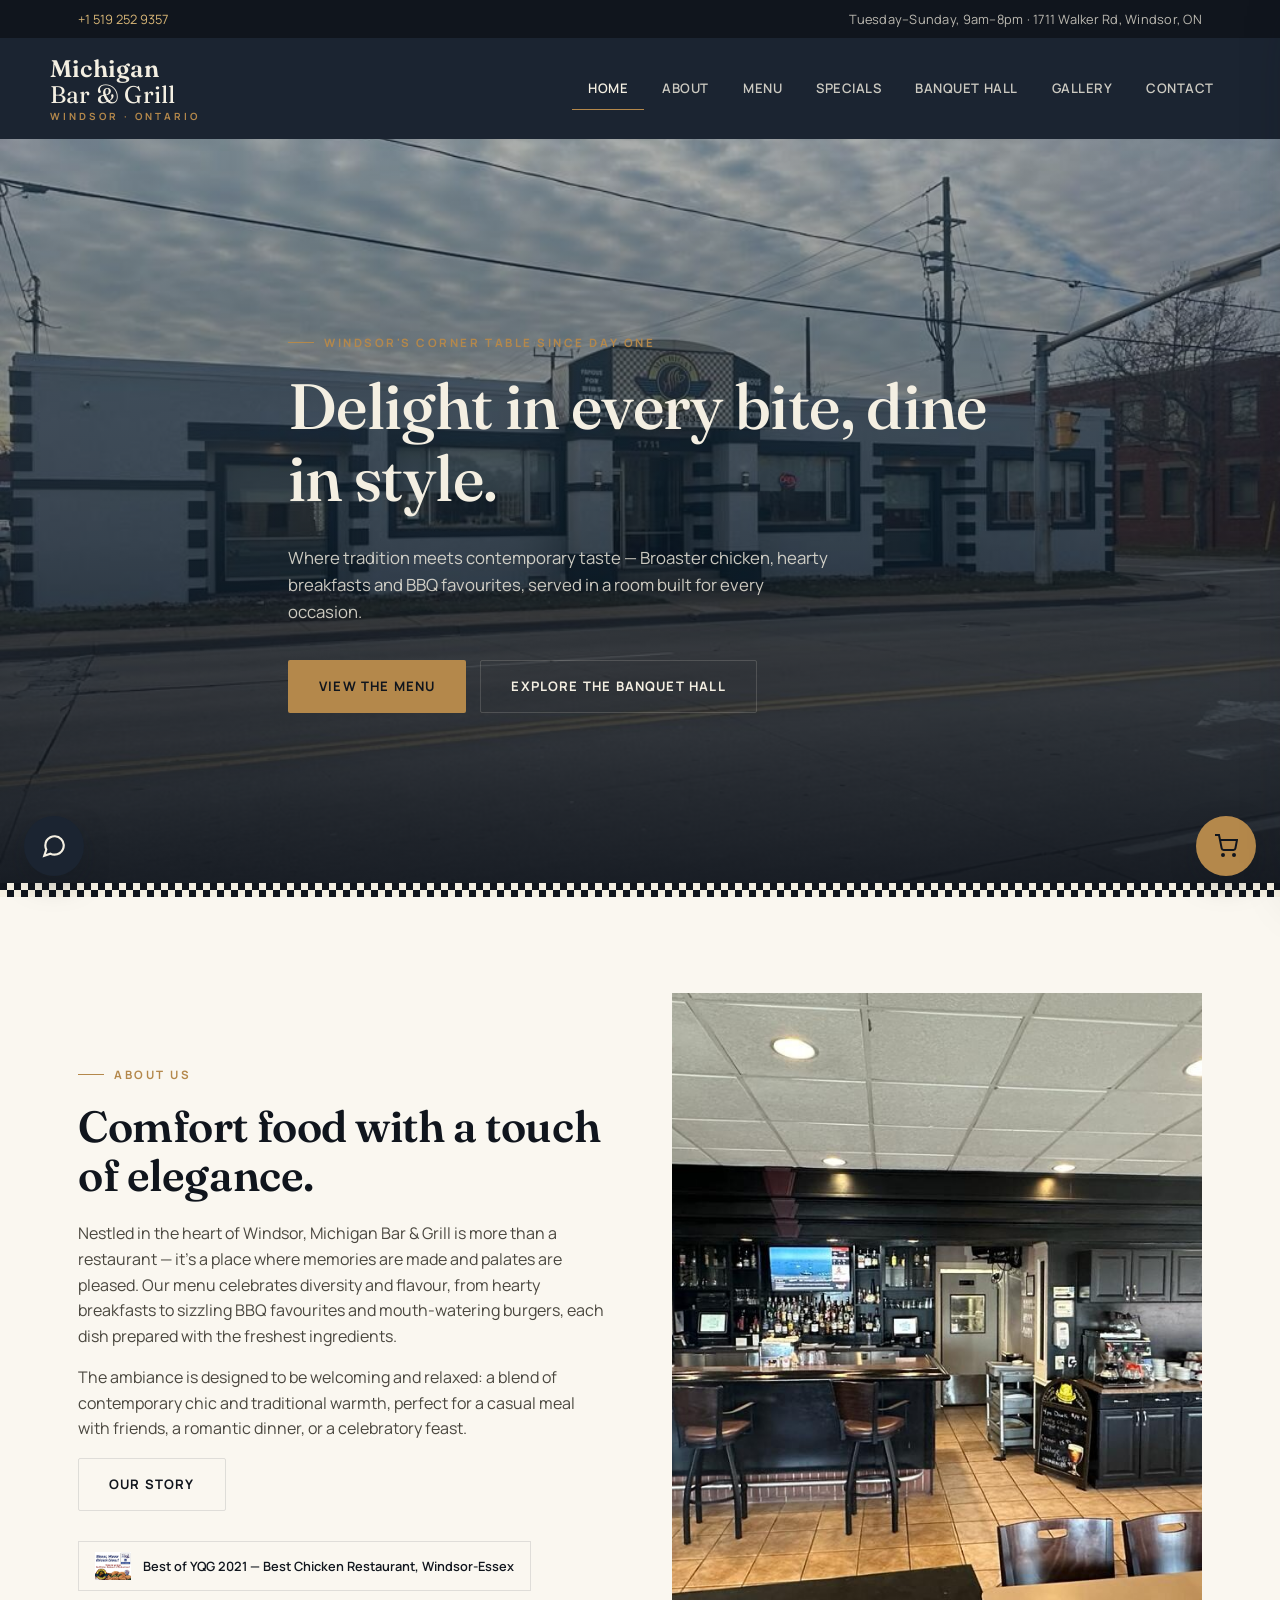
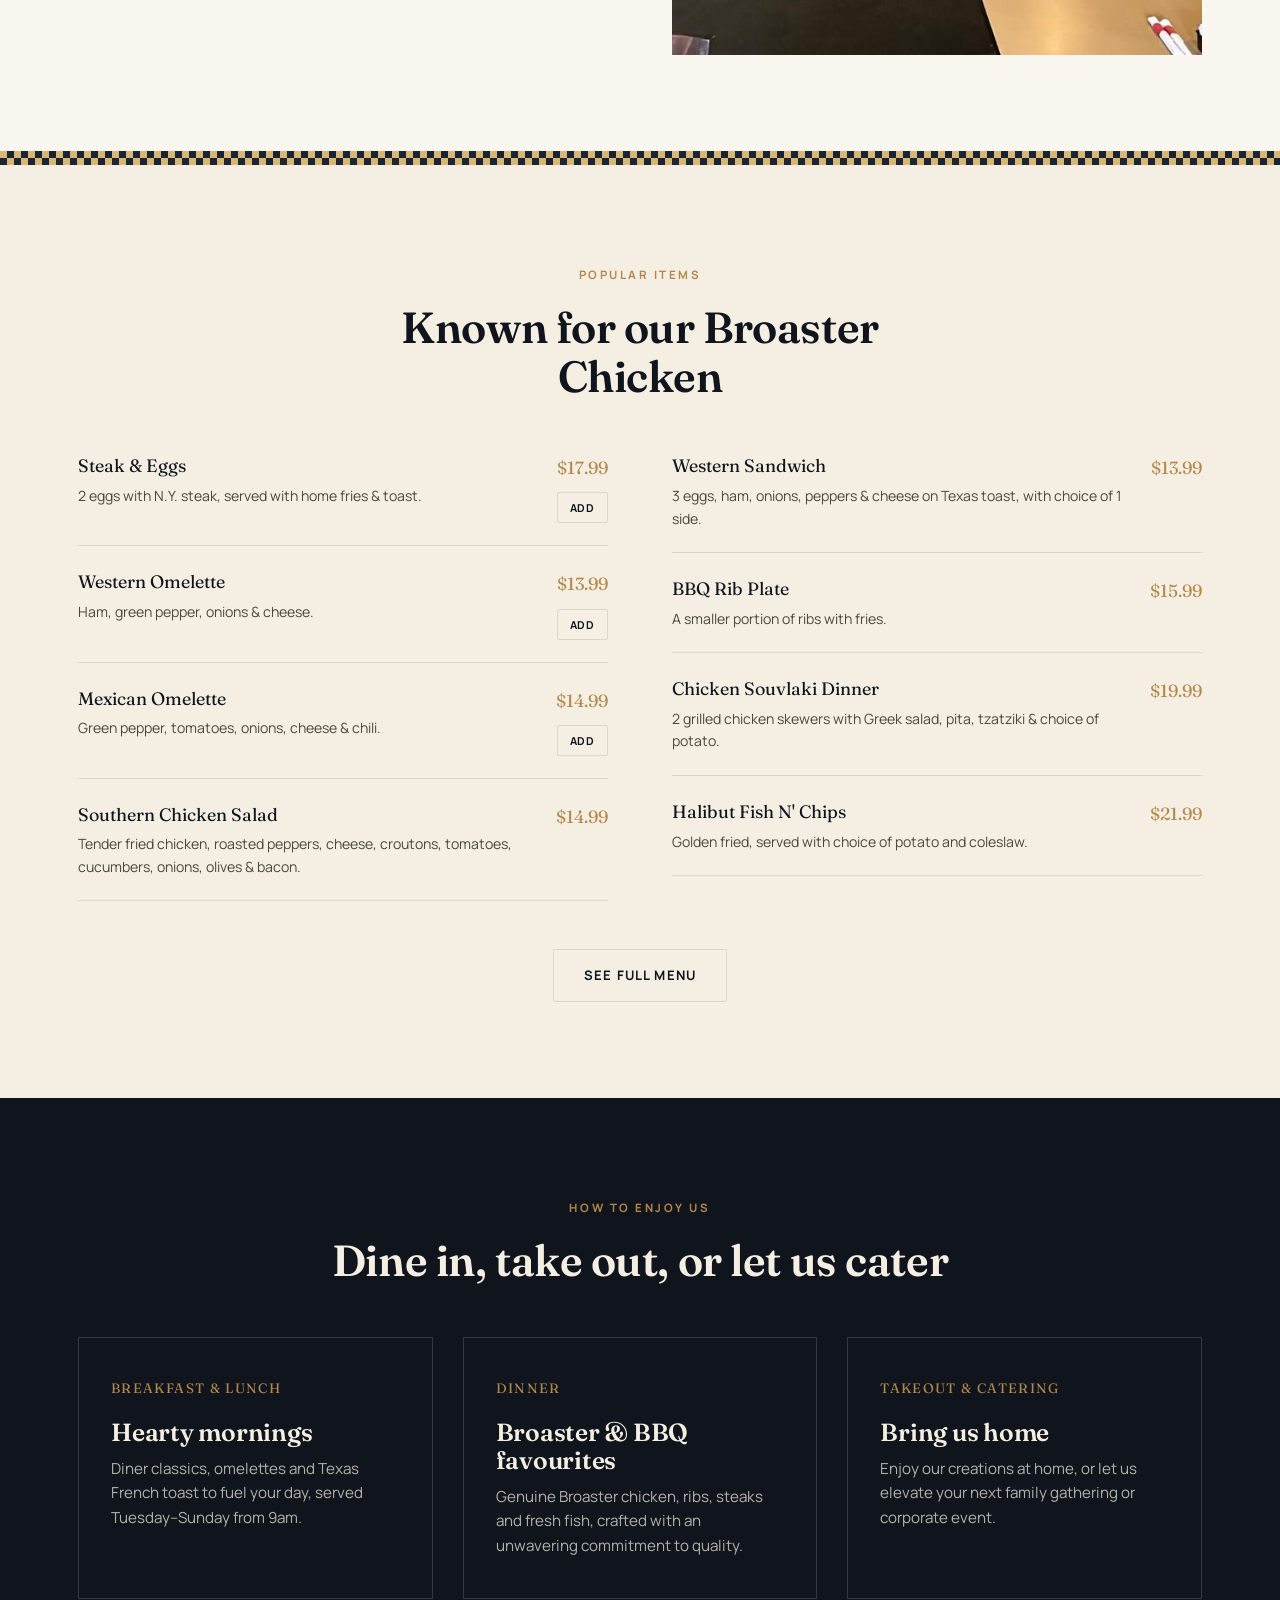
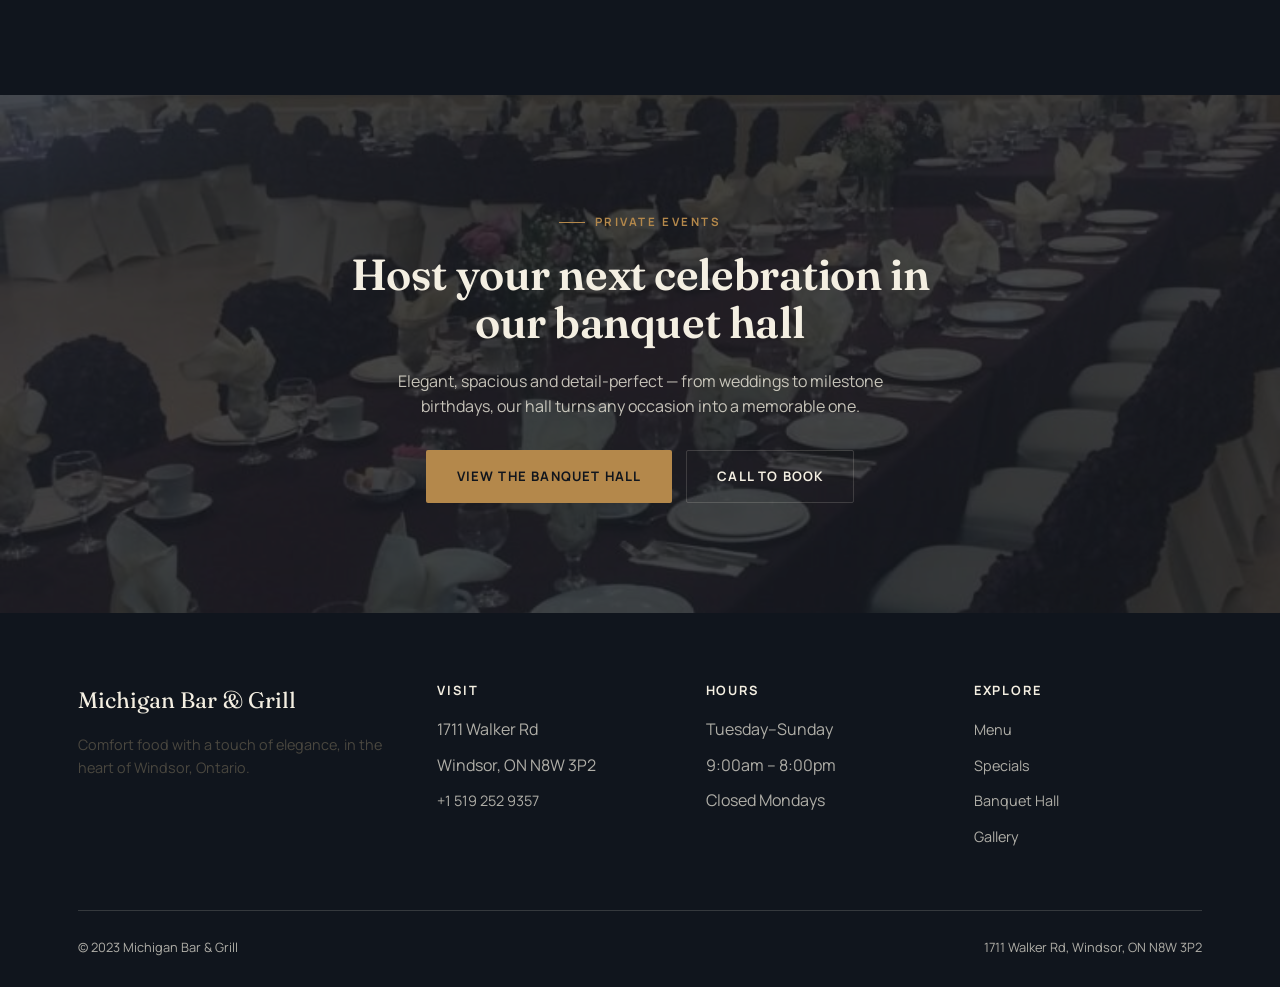
==== index.html @ a13b1845 "first commit" ====
<!DOCTYPE html>
<html lang="en">
<head>
<meta charset="UTF-8">
<meta name="viewport" content="width=device-width, initial-scale=1.0">
<title>Michigan Bar & Grill | Windsor, Ontario</title>
<meta name="description" content="Michigan Bar & Grill in Windsor, Ontario — Broaster chicken, hearty breakfasts, BBQ ribs and a private banquet hall. Dine in, take out, or celebrate with us.">
<link rel="preconnect" href="https://fonts.googleapis.com">
<link href="https://fonts.googleapis.com/css2?family=Fraunces:opsz,wght@9..144,400;9..144,500;9..144,600;9..144,700&family=Manrope:wght@400;500;600;700;800&display=swap" rel="stylesheet">
<link rel="stylesheet" href="css/style.css">
</head>
<body>

<div class="topbar">
  <div class="container">
    <a href="tel:+15192529357">+1 519 252 9357</a>
    <span class="topbar-hours">Tuesday–Sunday, 9am–8pm · 1711 Walker Rd, Windsor, ON</span>
  </div>
</div>

<header class="site-header">
  <nav class="container nav">
    <a href="index.html" class="logo"><strong>Michigan</strong> Bar &amp; Grill<span>Windsor · Ontario</span></a>
    <ul class="nav-links">
      <li><a href="index.html" class="active">Home</a></li>
      <li><a href="about.html">About</a></li>
      <li><a href="menu.html">Menu</a></li>
      <li><a href="specials.html">Specials</a></li>
      <li><a href="banquet-hall.html">Banquet Hall</a></li>
      <li><a href="gallery.html">Gallery</a></li>
      <li><a href="contact.html">Contact</a></li>
    </ul>
    <button class="nav-toggle" aria-label="Toggle navigation" aria-expanded="false">
      <svg viewBox="0 0 24 24" fill="none" stroke="currentColor" stroke-width="2"><line x1="3" y1="6" x2="21" y2="6"/><line x1="3" y1="12" x2="21" y2="12"/><line x1="3" y1="18" x2="21" y2="18"/></svg>
    </button>
  </nav>
</header>

<main>

  <!-- HERO -->
  <section class="hero" style="background-image:url('images/exterior.jpg');">
    <div class="container hero-inner">
      <div class="eyebrow">Windsor's Corner Table Since Day One</div>
      <h1>Delight in every bite, dine in style.</h1>
      <p class="lede">Where tradition meets contemporary taste — Broaster chicken, hearty breakfasts and BBQ favourites, served in a room built for every occasion.</p>
      <div class="hero-cta">
        <a href="menu.html" class="btn btn-gold">View the Menu</a>
        <a href="banquet-hall.html" class="btn btn-outline">Explore the Banquet Hall</a>
      </div>
    </div>
  </section>
  <div class="checker-rule on-dark"></div>

  <!-- INTRO -->
  <section class="bg-cream">
    <div class="container grid-2">
      <div>
        <div class="eyebrow">About Us</div>
        <h2>Comfort food with a touch of elegance.</h2>
        <p>Nestled in the heart of Windsor, Michigan Bar &amp; Grill is more than a restaurant — it's a place where memories are made and palates are pleased. Our menu celebrates diversity and flavour, from hearty breakfasts to sizzling BBQ favourites and mouth-watering burgers, each dish prepared with the freshest ingredients.</p>
        <p>The ambiance is designed to be welcoming and relaxed: a blend of contemporary chic and traditional warmth, perfect for a casual meal with friends, a romantic dinner, or a celebratory feast.</p>
        <a href="about.html" class="btn btn-outline-dark">Our Story</a>
        <div class="badge-row">
          <div class="badge-chip">
            <img src="images/award-badge.jpg" alt="Best of YQG 2021 Winner badge">
            Best of YQG 2021 — Best Chicken Restaurant, Windsor-Essex
          </div>
        </div>
      </div>
      <div class="feature-photo">
        <img src="images/bar-interior.jpg" alt="The bar at Michigan Bar & Grill, stocked and ready">
      </div>
    </div>
  </section>

  <div class="checker-rule on-cream"></div>

  <!-- POPULAR ITEMS -->
  <section class="bg-panel">
    <div class="container">
      <div class="section-head center">
        <div class="eyebrow">Popular Items</div>
        <h2>Known for our Broaster Chicken</h2>
      </div>
      <div class="grid-2" style="align-items:start; gap:0 64px;">
        <div>
          <div class="dish-card" data-id="steak-eggs" data-name="Steak & Eggs" data-price="17.99">
            <div>
              <div class="dish-name">Steak &amp; Eggs</div>
              <p class="dish-desc">2 eggs with N.Y. steak, served with home fries &amp; toast.</p>
            </div>
            <div class="dish-price-col"><div class="dish-price">$17.99</div><button class="add-cart-btn" type="button">Add</button></div>
          </div>
          <div class="dish-card" data-id="western-omelette" data-name="Western Omelette" data-price="13.99">
            <div>
              <div class="dish-name">Western Omelette</div>
              <p class="dish-desc">Ham, green pepper, onions &amp; cheese.</p>
            </div>
            <div class="dish-price-col"><div class="dish-price">$13.99</div><button class="add-cart-btn" type="button">Add</button></div>
          </div>
          <div class="dish-card" data-id="mexican-omelette" data-name="Mexican Omelette" data-price="14.99">
            <div>
              <div class="dish-name">Mexican Omelette</div>
              <p class="dish-desc">Green pepper, tomatoes, onions, cheese &amp; chili.</p>
            </div>
            <div class="dish-price-col"><div class="dish-price">$14.99</div><button class="add-cart-btn" type="button">Add</button></div>
          </div>
          <div class="dish-card">
            <div>
              <div class="dish-name">Southern Chicken Salad</div>
              <p class="dish-desc">Tender fried chicken, roasted peppers, cheese, croutons, tomatoes, cucumbers, onions, olives &amp; bacon.</p>
            </div>
            <div class="dish-price">$14.99</div>
          </div>
        </div>
        <div>
          <div class="dish-card">
            <div>
              <div class="dish-name">Western Sandwich</div>
              <p class="dish-desc">3 eggs, ham, onions, peppers &amp; cheese on Texas toast, with choice of 1 side.</p>
            </div>
            <div class="dish-price">$13.99</div>
          </div>
          <div class="dish-card">
            <div>
              <div class="dish-name">BBQ Rib Plate</div>
              <p class="dish-desc">A smaller portion of ribs with fries.</p>
            </div>
            <div class="dish-price">$15.99</div>
          </div>
          <div class="dish-card">
            <div>
              <div class="dish-name">Chicken Souvlaki Dinner</div>
              <p class="dish-desc">2 grilled chicken skewers with Greek salad, pita, tzatziki &amp; choice of potato.</p>
            </div>
            <div class="dish-price">$19.99</div>
          </div>
          <div class="dish-card">
            <div>
              <div class="dish-name">Halibut Fish N' Chips</div>
              <p class="dish-desc">Golden fried, served with choice of potato and coleslaw.</p>
            </div>
            <div class="dish-price">$21.99</div>
          </div>
        </div>
      </div>
      <div class="text-center" style="margin-top:48px;">
        <a href="menu.html" class="btn btn-outline-dark">See Full Menu</a>
      </div>
    </div>
  </section>

  <!-- THREE PILLARS -->
  <section class="bg-navy">
    <div class="container">
      <div class="section-head center">
        <div class="eyebrow">How To Enjoy Us</div>
        <h2>Dine in, take out, or let us cater</h2>
      </div>
      <div class="grid-3">
        <div class="pillar" style="background:transparent; border-color:var(--line-on-dark);">
          <span class="num">Breakfast &amp; Lunch</span>
          <h3 style="color:var(--cream);">Hearty mornings</h3>
          <p>Diner classics, omelettes and Texas French toast to fuel your day, served Tuesday–Sunday from 9am.</p>
        </div>
        <div class="pillar" style="background:transparent; border-color:var(--line-on-dark);">
          <span class="num">Dinner</span>
          <h3 style="color:var(--cream);">Broaster &amp; BBQ favourites</h3>
          <p>Genuine Broaster chicken, ribs, steaks and fresh fish, crafted with an unwavering commitment to quality.</p>
        </div>
        <div class="pillar" style="background:transparent; border-color:var(--line-on-dark);">
          <span class="num">Takeout &amp; Catering</span>
          <h3 style="color:var(--cream);">Bring us home</h3>
          <p>Enjoy our creations at home, or let us elevate your next family gathering or corporate event.</p>
        </div>
      </div>
    </div>
  </section>

  <!-- BANQUET TEASER -->
  <section class="cta-banner" style="background-image:url('images/banquet-long-purple.jpg');">
    <div class="container">
      <div class="eyebrow" style="justify-content:center;">Private Events</div>
      <h2>Host your next celebration in our banquet hall</h2>
      <p>Elegant, spacious and detail-perfect — from weddings to milestone birthdays, our hall turns any occasion into a memorable one.</p>
      <div class="cta-actions">
        <a href="banquet-hall.html" class="btn btn-gold">View the Banquet Hall</a>
        <a href="tel:+15192529357" class="btn btn-outline">Call to Book</a>
      </div>
    </div>
  </section>

</main>

<footer class="site-footer">
  <div class="container">
    <div class="footer-grid">
      <div>
        <span class="footer-logo">Michigan Bar &amp; Grill</span>
        <p>Comfort food with a touch of elegance, in the heart of Windsor, Ontario.</p>
      </div>
      <div>
        <h4>Visit</h4>
        <ul>
          <li>1711 Walker Rd</li>
          <li>Windsor, ON N8W 3P2</li>
          <li><a href="tel:+15192529357">+1 519 252 9357</a></li>
        </ul>
      </div>
      <div>
        <h4>Hours</h4>
        <ul>
          <li>Tuesday–Sunday</li>
          <li>9:00am – 8:00pm</li>
          <li>Closed Mondays</li>
        </ul>
      </div>
      <div>
        <h4>Explore</h4>
        <ul>
          <li><a href="menu.html">Menu</a></li>
          <li><a href="specials.html">Specials</a></li>
          <li><a href="banquet-hall.html">Banquet Hall</a></li>
          <li><a href="gallery.html">Gallery</a></li>
        </ul>
      </div>
    </div>
    <div class="footer-bottom">
      <span>© 2023 Michigan Bar &amp; Grill</span>
      <span>1711 Walker Rd, Windsor, ON N8W 3P2</span>
    </div>
  </div>
</footer>

<script src="js/cart.js"></script>
<script src="js/main.js"></script>
<script src="js/chat-widget.js"></script>
</body>
</html>
---- css/style.css ----
/* =========================================================
   Michigan Bar & Grill — Design System
   Display: Fraunces (warm, old-world serif — echoes the
   Art-Deco signage on the building itself)
   Body/UI: Manrope (clean geometric sans for legibility)
   Signature motif: the diamond checkerboard trim that runs
   across the restaurant's real facade, used as a recurring
   divider rather than decoration.
   ========================================================= */

:root {
  --navy: #1b2431;
  --navy-deep: #10151d;
  --cream: #f4efe2;
  --cream-soft: #faf7f0;
  --gold: #b4884b;
  --gold-light: #d8b677;
  --burgundy: #4b1e24;
  --ink: #211f1b;
  --ink-soft: #4a473f;
  --line: rgba(27, 36, 49, 0.12);
  --line-on-dark: rgba(244, 239, 226, 0.16);

  --font-display: "Fraunces", "Iowan Old Style", Georgia, serif;
  --font-body: "Manrope", "Helvetica Neue", Arial, sans-serif;

  --container: 1180px;
  --radius: 2px;
  --shadow-soft: 0 18px 40px -20px rgba(16, 21, 29, 0.35);
}

* {
  box-sizing: border-box;
}

html {
  scroll-behavior: smooth;
}

body {
  margin: 0;
  background: var(--cream-soft);
  color: var(--ink);
  font-family: var(--font-body);
  font-size: 16px;
  line-height: 1.6;
  -webkit-font-smoothing: antialiased;
}

img {
  max-width: 100%;
  display: block;
}

a {
  color: inherit;
  text-decoration: none;
}

h1, h2, h3, h4 {
  font-family: var(--font-display);
  font-weight: 600;
  line-height: 1.12;
  margin: 0 0 0.5em;
  color: var(--navy-deep);
  letter-spacing: -0.01em;
}

h1 { font-size: clamp(2.4rem, 5vw, 4.2rem); font-weight: 500; }
h2 { font-size: clamp(1.9rem, 3.4vw, 2.9rem); }
h3 { font-size: clamp(1.25rem, 2vw, 1.55rem); }

p {
  margin: 0 0 1em;
  color: var(--ink-soft);
}

.container {
  max-width: var(--container);
  margin: 0 auto;
  padding: 0 28px;
}

.eyebrow {
  display: inline-flex;
  align-items: center;
  gap: 10px;
  font-family: var(--font-body);
  font-size: 0.72rem;
  font-weight: 700;
  letter-spacing: 0.22em;
  text-transform: uppercase;
  color: var(--gold);
  margin-bottom: 18px;
}

.eyebrow::before {
  content: "";
  width: 26px;
  height: 1px;
  background: var(--gold);
}

/* ---------- Checkerboard signature divider ---------- */
.checker-rule {
  height: 14px;
  width: 100%;
  background-image:
    linear-gradient(45deg, var(--c1, var(--navy)) 25%, transparent 25%, transparent 75%, var(--c1, var(--navy)) 75%),
    linear-gradient(45deg, var(--c1, var(--navy)) 25%, transparent 25%, transparent 75%, var(--c1, var(--navy)) 75%);
  background-size: 14px 14px;
  background-position: 0 0, 7px 7px;
  background-color: var(--c2, var(--gold));
}

.checker-rule.on-dark {
  --c1: var(--cream);
  --c2: var(--navy-deep);
}

.checker-rule.on-cream {
  --c1: var(--navy);
  --c2: var(--gold-light);
}

/* ---------- Buttons ---------- */
.btn {
  display: inline-flex;
  align-items: center;
  gap: 10px;
  padding: 15px 30px;
  font-family: var(--font-body);
  font-size: 0.82rem;
  font-weight: 700;
  letter-spacing: 0.09em;
  text-transform: uppercase;
  border: 1px solid transparent;
  border-radius: var(--radius);
  cursor: pointer;
  transition: all 0.25s ease;
  white-space: nowrap;
}

.btn-gold {
  background: var(--gold);
  color: var(--navy-deep);
}
.btn-gold:hover { background: var(--gold-light); }

.btn-outline {
  background: transparent;
  color: var(--cream);
  border-color: var(--line-on-dark);
}
.btn-outline:hover {
  border-color: var(--gold);
  color: var(--gold-light);
}

.btn-outline-dark {
  background: transparent;
  color: var(--navy-deep);
  border-color: var(--line);
}
.btn-outline-dark:hover {
  border-color: var(--navy-deep);
}

/* ---------- Top utility bar ---------- */
.topbar {
  background: var(--navy-deep);
  color: var(--cream);
  font-size: 0.8rem;
}
.topbar .container {
  display: flex;
  justify-content: space-between;
  align-items: center;
  padding-top: 9px;
  padding-bottom: 9px;
  flex-wrap: wrap;
  gap: 6px;
}
.topbar a { color: var(--gold-light); }
.topbar a:hover { color: var(--cream); }
.topbar-hours {
  letter-spacing: 0.02em;
  color: rgba(244,239,226,0.75);
}

/* ---------- Main nav ---------- */
.site-header {
  position: sticky;
  top: 0;
  z-index: 100;
  background: var(--navy);
}

.nav {
  display: flex;
  align-items: center;
  justify-content: space-between;
  padding: 18px 0;
}

.logo {
  font-family: var(--font-display);
  font-size: 1.5rem;
  color: var(--cream);
  letter-spacing: 0.01em;
  display: flex;
  flex-direction: column;
  line-height: 1.05;
}
.logo strong { font-weight: 600; }
.logo span {
  font-family: var(--font-body);
  font-size: 0.62rem;
  font-weight: 700;
  letter-spacing: 0.3em;
  text-transform: uppercase;
  color: var(--gold);
  margin-top: 4px;
}

.nav-links {
  display: flex;
  gap: 2px;
  list-style: none;
  margin: 0;
  padding: 0;
}

.nav-links a {
  display: inline-block;
  padding: 10px 16px;
  font-size: 0.82rem;
  font-weight: 600;
  letter-spacing: 0.04em;
  text-transform: uppercase;
  color: rgba(244,239,226,0.82);
  border-bottom: 1px solid transparent;
  transition: color 0.2s ease, border-color 0.2s ease;
}

.nav-links a:hover,
.nav-links a.active {
  color: var(--cream);
  border-color: var(--gold);
}

.nav-toggle {
  display: none;
  background: none;
  border: 1px solid var(--line-on-dark);
  color: var(--cream);
  width: 42px;
  height: 42px;
  border-radius: var(--radius);
  cursor: pointer;
  align-items: center;
  justify-content: center;
}
.nav-toggle svg { width: 20px; height: 20px; }

/* ---------- Hero ---------- */
.hero {
  position: relative;
  min-height: 78vh;
  display: flex;
  align-items: flex-end;
  color: var(--cream);
  background-size: cover;
  background-position: center;
  overflow: hidden;
}
.hero::after {
  content: "";
  position: absolute;
  inset: 0;
  background:
    linear-gradient(0deg, rgba(16,21,29,0.92) 0%, rgba(16,21,29,0.55) 46%, rgba(16,21,29,0.35) 100%);
}
.hero-inner {
  position: relative;
  z-index: 2;
  padding-bottom: 74px;
  padding-top: 90px;
  max-width: 760px;
}
.hero p.lede {
  color: rgba(244,239,226,0.82);
  font-size: 1.05rem;
  max-width: 540px;
  margin-bottom: 34px;
}
.hero h1 { color: var(--cream); }
.hero-cta { display: flex; gap: 14px; flex-wrap: wrap; }

.hero-sm {
  min-height: 46vh;
  align-items: center;
}
.hero-sm .hero-inner {
  padding-top: 60px;
  padding-bottom: 60px;
}

/* ---------- Sections ---------- */
section {
  padding: 96px 0;
}
.section-tight { padding: 64px 0; }
.bg-cream { background: var(--cream-soft); }
.bg-navy { background: var(--navy-deep); color: var(--cream); }
.bg-navy h2, .bg-navy h3 { color: var(--cream); }
.bg-navy p { color: rgba(244,239,226,0.72); }
.bg-panel { background: var(--cream); }

.section-head {
  max-width: 620px;
  margin-bottom: 52px;
}
.section-head.center {
  margin-left: auto;
  margin-right: auto;
  text-align: center;
}
.section-head.center .eyebrow { justify-content: center; }
.section-head.center .eyebrow::before { display: none; }

/* ---------- Grids / cards ---------- */
.grid-2 {
  display: grid;
  grid-template-columns: 1fr 1fr;
  gap: 64px;
  align-items: center;
}
.grid-3 {
  display: grid;
  grid-template-columns: repeat(3, 1fr);
  gap: 30px;
}
.grid-4 {
  display: grid;
  grid-template-columns: repeat(4, 1fr);
  gap: 24px;
}

.pillar {
  background: var(--cream-soft);
  border: 1px solid var(--line);
  padding: 40px 32px;
  position: relative;
}
.pillar .num {
  font-family: var(--font-display);
  font-size: 0.85rem;
  color: var(--gold);
  letter-spacing: 0.1em;
  text-transform: uppercase;
  margin-bottom: 20px;
  display: block;
}
.pillar h3 { margin-bottom: 10px; }
.pillar p { margin-bottom: 0; font-size: 0.95rem; }

.dish-card {
  border-bottom: 1px solid var(--line);
  padding: 22px 0;
  display: flex;
  justify-content: space-between;
  gap: 24px;
}
.dish-card:first-child { padding-top: 0; }
.dish-card .dish-name {
  font-family: var(--font-display);
  font-size: 1.12rem;
  color: var(--navy-deep);
  margin-bottom: 4px;
}
.dish-card .dish-desc {
  font-size: 0.88rem;
  color: var(--ink-soft);
  margin: 0;
  max-width: 480px;
}
.dish-card .dish-price {
  font-family: var(--font-display);
  font-size: 1.1rem;
  color: var(--gold);
  white-space: nowrap;
  padding-top: 2px;
}

.dish-price-col {
  display: flex;
  flex-direction: column;
  align-items: flex-end;
  gap: 10px;
  white-space: nowrap;
}
.add-cart-btn {
  font-family: var(--font-body);
  font-size: 0.68rem;
  font-weight: 700;
  letter-spacing: 0.07em;
  text-transform: uppercase;
  background: transparent;
  color: var(--navy-deep);
  border: 1px solid var(--line);
  border-radius: var(--radius);
  padding: 7px 12px;
  cursor: pointer;
  transition: all 0.2s ease;
}
.add-cart-btn:hover {
  border-color: var(--gold);
  color: var(--gold);
}
.add-cart-btn.added {
  background: var(--navy-deep);
  color: var(--cream);
  border-color: var(--navy-deep);
}
@media (max-width: 640px) {
  .dish-price-col { flex-direction: row-reverse; align-items: center; }
}

.feature-photo {
  position: relative;
  overflow: hidden;
}
.feature-photo img {
  width: 100%;
  height: 100%;
  object-fit: cover;
  aspect-ratio: 4/5;
}

.badge-row {
  display: flex;
  align-items: center;
  gap: 20px;
  margin-top: 30px;
  flex-wrap: wrap;
}
.badge-chip {
  display: flex;
  align-items: center;
  gap: 12px;
  border: 1px solid var(--line);
  padding: 10px 16px;
  font-size: 0.8rem;
  font-weight: 600;
  color: var(--navy-deep);
}
.badge-chip img { width: 36px; height: auto; }

/* ---------- Gallery ---------- */
.gallery-grid {
  display: grid;
  grid-template-columns: repeat(3, 1fr);
  gap: 18px;
}
.gallery-grid a {
  display: block;
  overflow: hidden;
  position: relative;
}
.gallery-grid img {
  width: 100%;
  height: 100%;
  object-fit: cover;
  aspect-ratio: 1/1;
  transition: transform 0.5s ease;
}
.gallery-grid a:hover img { transform: scale(1.06); }
.gallery-grid .tall { grid-row: span 2; }
.gallery-grid .tall img { aspect-ratio: 1/2.06; }
.gallery-grid .wide { grid-column: span 2; }
.gallery-grid .wide img { aspect-ratio: 2.06/1; }

/* ---------- Menu tabs ---------- */
.menu-tabs {
  display: flex;
  gap: 8px;
  flex-wrap: wrap;
  border-bottom: 1px solid var(--line);
  margin-bottom: 44px;
}
.menu-tab {
  padding: 14px 22px;
  font-size: 0.82rem;
  font-weight: 700;
  letter-spacing: 0.06em;
  text-transform: uppercase;
  color: var(--ink-soft);
  background: none;
  border: none;
  border-bottom: 2px solid transparent;
  cursor: pointer;
  margin-bottom: -1px;
  font-family: var(--font-body);
}
.menu-tab:hover { color: var(--navy-deep); }
.menu-tab.active {
  color: var(--navy-deep);
  border-color: var(--gold);
}
.menu-panel { display: none; }
.menu-panel.active { display: block; animation: fadeIn 0.35s ease; }
@keyframes fadeIn {
  from { opacity: 0; transform: translateY(6px); }
  to { opacity: 1; transform: translateY(0); }
}

.menu-group-title {
  font-family: var(--font-display);
  font-size: 1rem;
  letter-spacing: 0.02em;
  color: var(--gold);
  text-transform: uppercase;
  font-size: 0.78rem;
  font-weight: 700;
  letter-spacing: 0.16em;
  margin: 44px 0 6px;
}
.menu-group-title:first-of-type { margin-top: 0; }
.menu-note {
  font-size: 0.86rem;
  color: var(--ink-soft);
  margin-bottom: 28px;
}
.menu-placeholder {
  border: 1px dashed var(--line);
  padding: 46px 32px;
  text-align: center;
  color: var(--ink-soft);
  font-size: 0.92rem;
}

/* ---------- Info cards (contact) ---------- */
.info-card {
  border: 1px solid var(--line);
  padding: 30px 28px;
  background: var(--cream-soft);
}
.info-card .label {
  font-size: 0.72rem;
  font-weight: 700;
  letter-spacing: 0.18em;
  text-transform: uppercase;
  color: var(--gold);
  margin-bottom: 10px;
  display: block;
}
.info-card .value {
  font-family: var(--font-display);
  font-size: 1.2rem;
  color: var(--navy-deep);
}

.map-frame {
  border: 0;
  width: 100%;
  height: 100%;
  min-height: 420px;
  filter: grayscale(0.35) contrast(1.05);
}

/* ---------- Form ---------- */
.form-field { margin-bottom: 20px; }
.form-field label {
  display: block;
  font-size: 0.78rem;
  font-weight: 700;
  letter-spacing: 0.08em;
  text-transform: uppercase;
  color: var(--navy-deep);
  margin-bottom: 8px;
}
.form-field input,
.form-field select,
.form-field textarea {
  width: 100%;
  padding: 13px 14px;
  border: 1px solid var(--line);
  background: var(--cream-soft);
  font-family: var(--font-body);
  font-size: 0.95rem;
  color: var(--ink);
  border-radius: var(--radius);
}
.form-field input:focus,
.form-field select:focus,
.form-field textarea:focus {
  outline: none;
  border-color: var(--gold);
}
.form-field textarea { resize: vertical; min-height: 130px; }
.form-row { display: grid; grid-template-columns: 1fr 1fr; gap: 20px; }

/* ---------- CTA banner ---------- */
.cta-banner {
  position: relative;
  color: var(--cream);
  background-size: cover;
  background-position: center;
  padding: 110px 0;
  text-align: center;
}
.cta-banner::after {
  content: "";
  position: absolute;
  inset: 0;
  background: rgba(16,21,29,0.78);
}
.cta-banner .container { position: relative; z-index: 2; }
.cta-banner h2 { color: var(--cream); max-width: 640px; margin-left: auto; margin-right: auto; }
.cta-banner p { max-width: 520px; margin-left: auto; margin-right: auto; color: rgba(244,239,226,0.78); }
.cta-actions { display: flex; gap: 14px; justify-content: center; margin-top: 30px; flex-wrap: wrap; }

/* ---------- Footer ---------- */
.site-footer {
  background: var(--navy-deep);
  color: rgba(244,239,226,0.7);
  padding: 70px 0 30px;
}
.footer-grid {
  display: grid;
  grid-template-columns: 1.4fr 1fr 1fr 1fr;
  gap: 40px;
  padding-bottom: 50px;
  border-bottom: 1px solid var(--line-on-dark);
}
.footer-grid h4 {
  color: var(--cream);
  font-size: 0.8rem;
  letter-spacing: 0.14em;
  text-transform: uppercase;
  margin-bottom: 20px;
  font-family: var(--font-body);
  font-weight: 700;
}
.footer-grid p, .footer-grid a { font-size: 0.9rem; }
.footer-grid ul { list-style: none; margin: 0; padding: 0; }
.footer-grid li { margin-bottom: 10px; }
.footer-grid a:hover { color: var(--gold-light); }
.footer-logo {
  font-family: var(--font-display);
  font-size: 1.4rem;
  color: var(--cream);
  margin-bottom: 14px;
  display: block;
}
.footer-bottom {
  display: flex;
  justify-content: space-between;
  align-items: center;
  padding-top: 26px;
  font-size: 0.8rem;
  flex-wrap: wrap;
  gap: 10px;
}

/* ---------- Utility ---------- */
.mt-0 { margin-top: 0; }
.text-center { text-align: center; }
.center-col { max-width: 720px; margin: 0 auto; }

/* ---------- Responsive ---------- */
@media (max-width: 900px) {
  .grid-2 { grid-template-columns: 1fr; gap: 40px; }
  .grid-3 { grid-template-columns: 1fr 1fr; }
  .grid-4 { grid-template-columns: 1fr 1fr; }
  .footer-grid { grid-template-columns: 1fr 1fr; }
  .gallery-grid { grid-template-columns: repeat(2, 1fr); }
  .gallery-grid .wide { grid-column: span 2; }
}

@media (max-width: 760px) {
  .topbar .container { justify-content: center; text-align: center; }
  .nav-links {
    position: absolute;
    top: 100%;
    left: 0;
    right: 0;
    background: var(--navy);
    flex-direction: column;
    padding: 10px 24px 26px;
    display: none;
    border-top: 1px solid var(--line-on-dark);
  }
  .nav-links.open { display: flex; }
  .nav-links a { padding: 13px 4px; border-bottom: 1px solid var(--line-on-dark); width: 100%; }
  .nav-toggle { display: flex; }
  .grid-3 { grid-template-columns: 1fr; }
  .form-row { grid-template-columns: 1fr; }
  section { padding: 64px 0; }
  .footer-grid { grid-template-columns: 1fr; gap: 30px; }
  .dish-card { flex-direction: column; gap: 4px; }
  .gallery-grid { grid-template-columns: 1fr 1fr; }
}
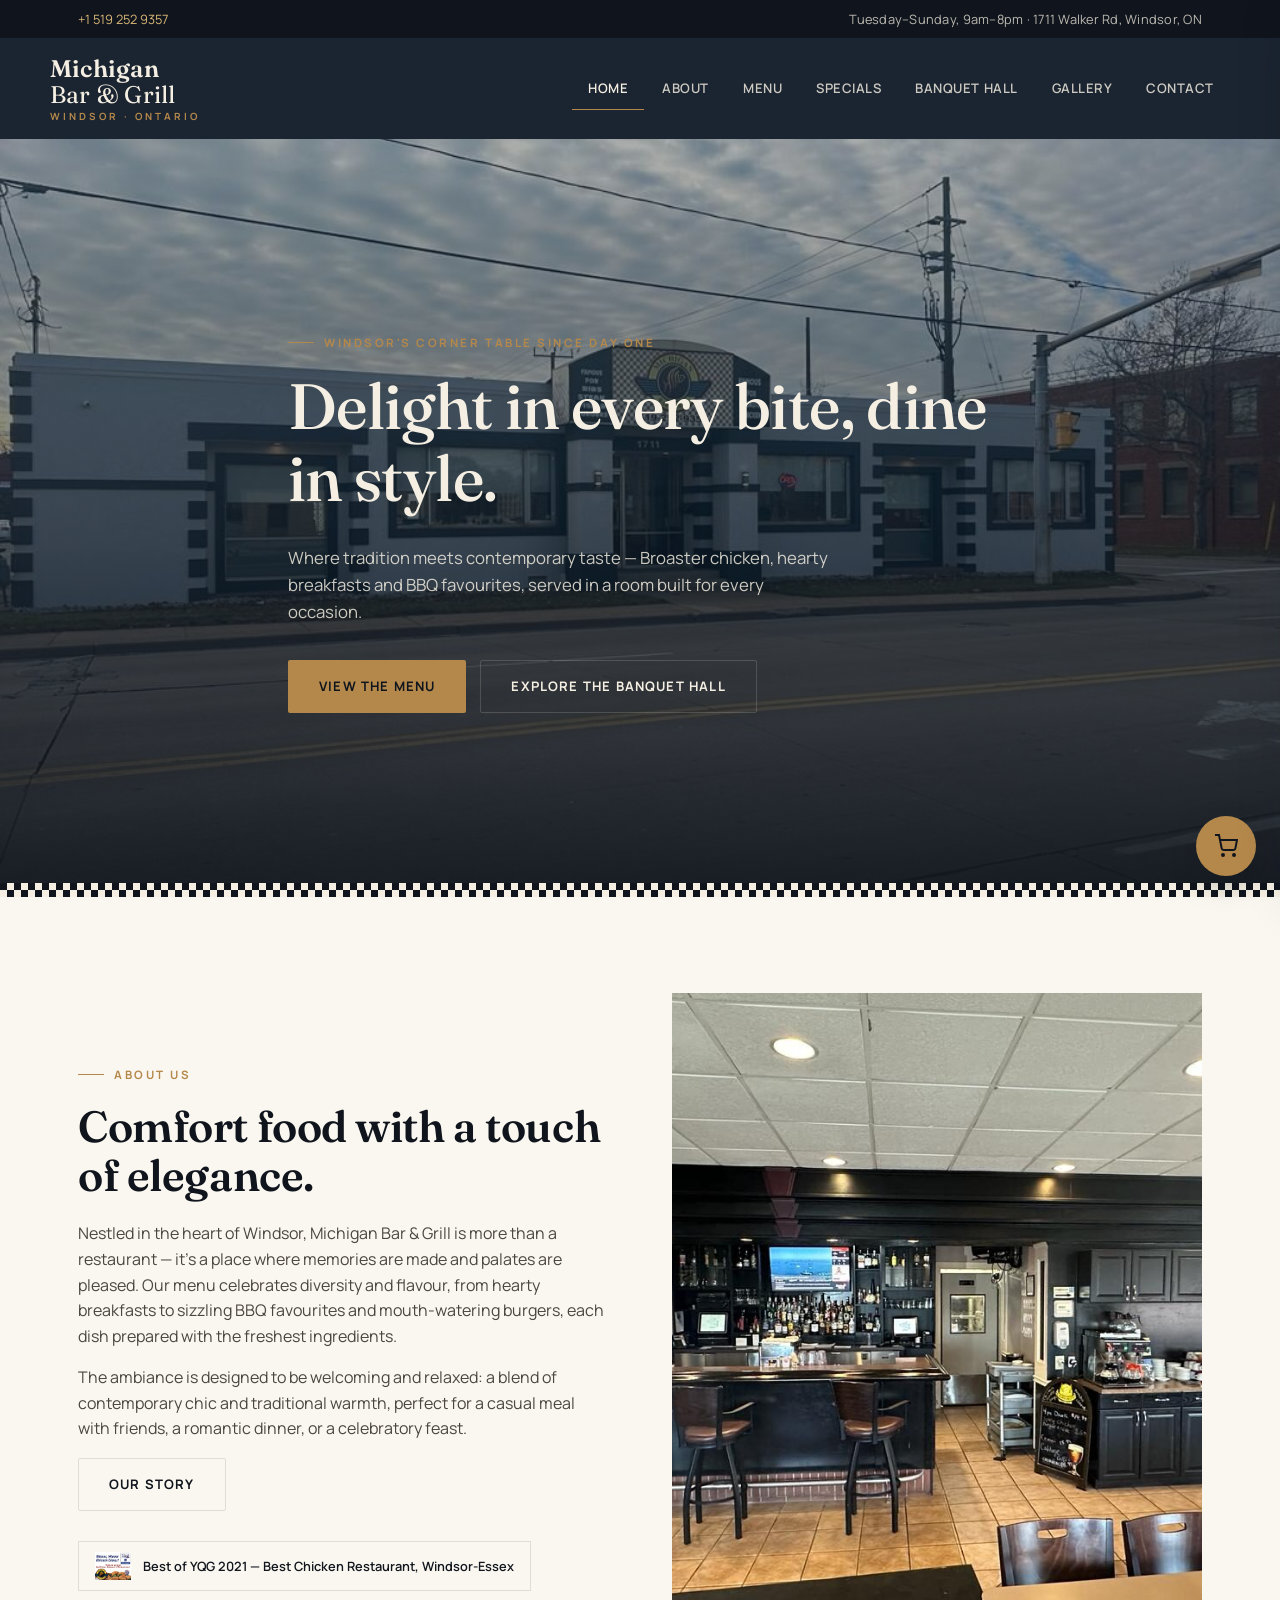
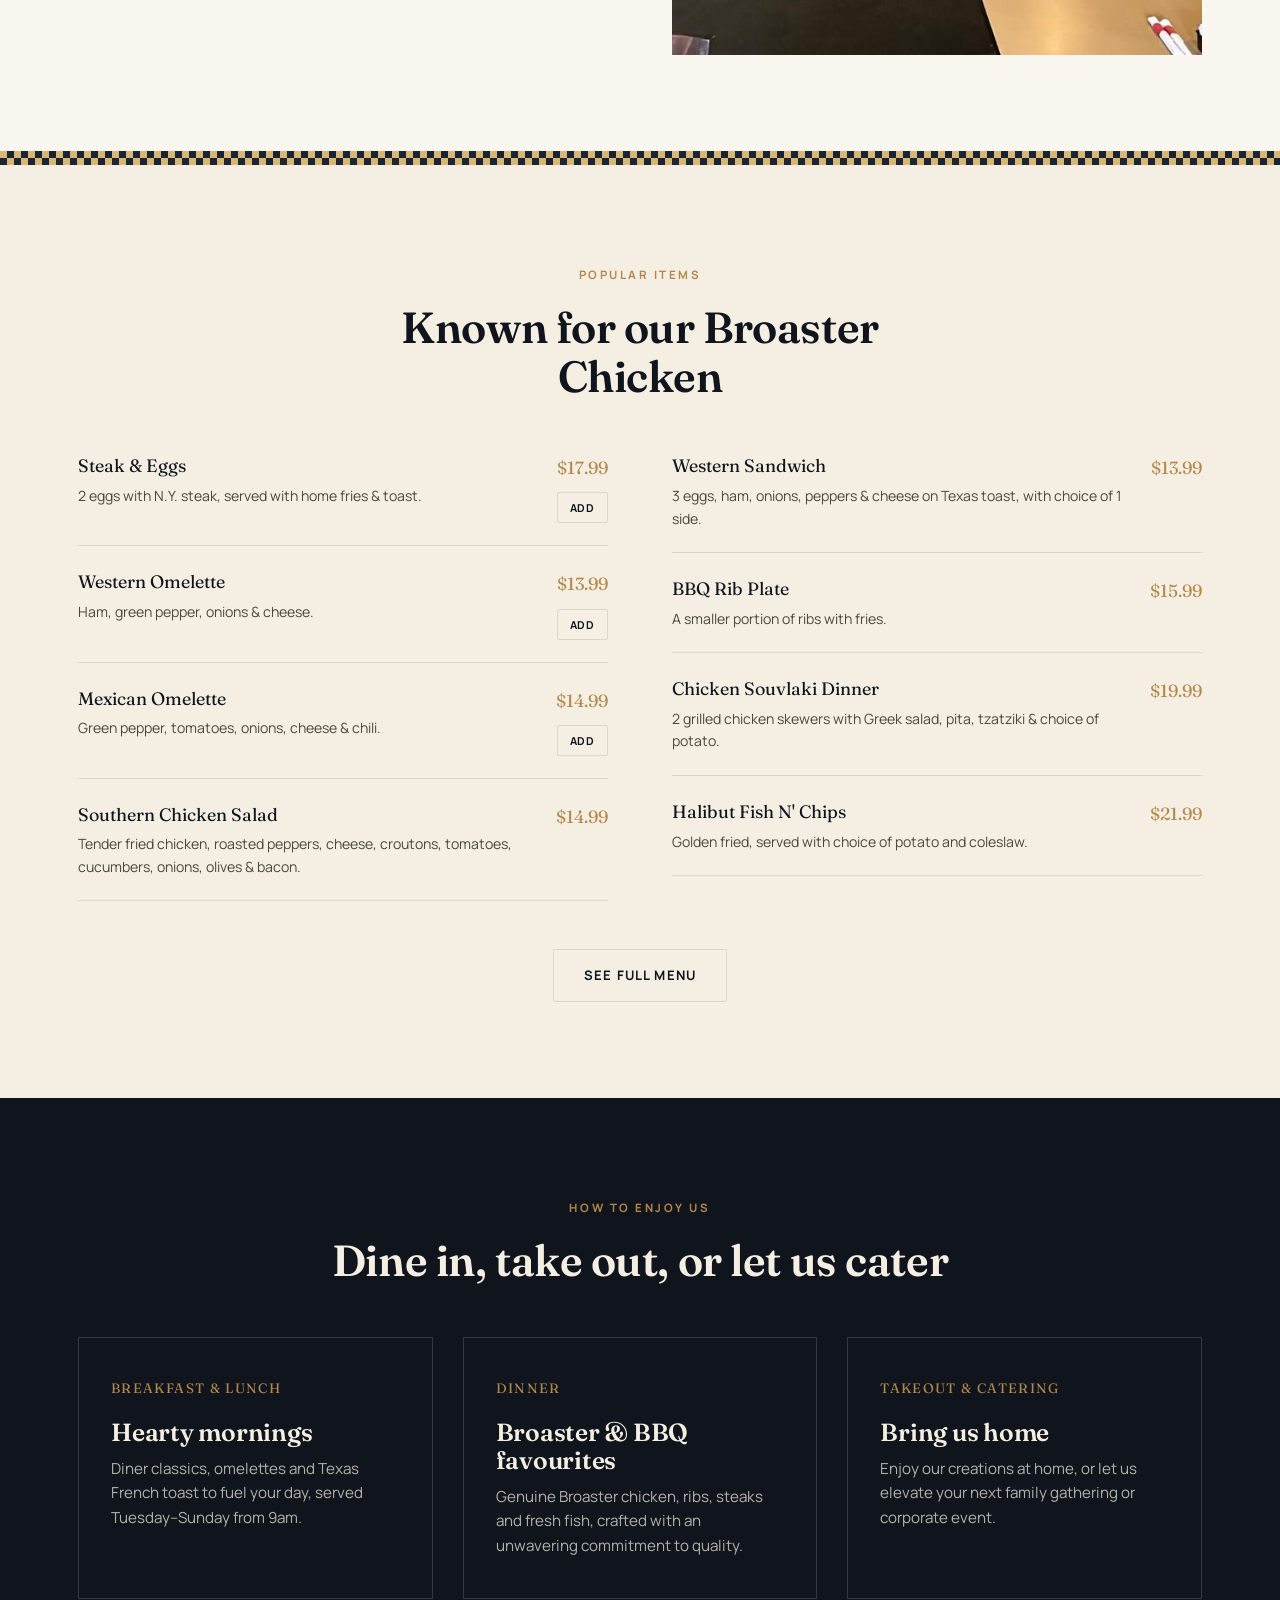
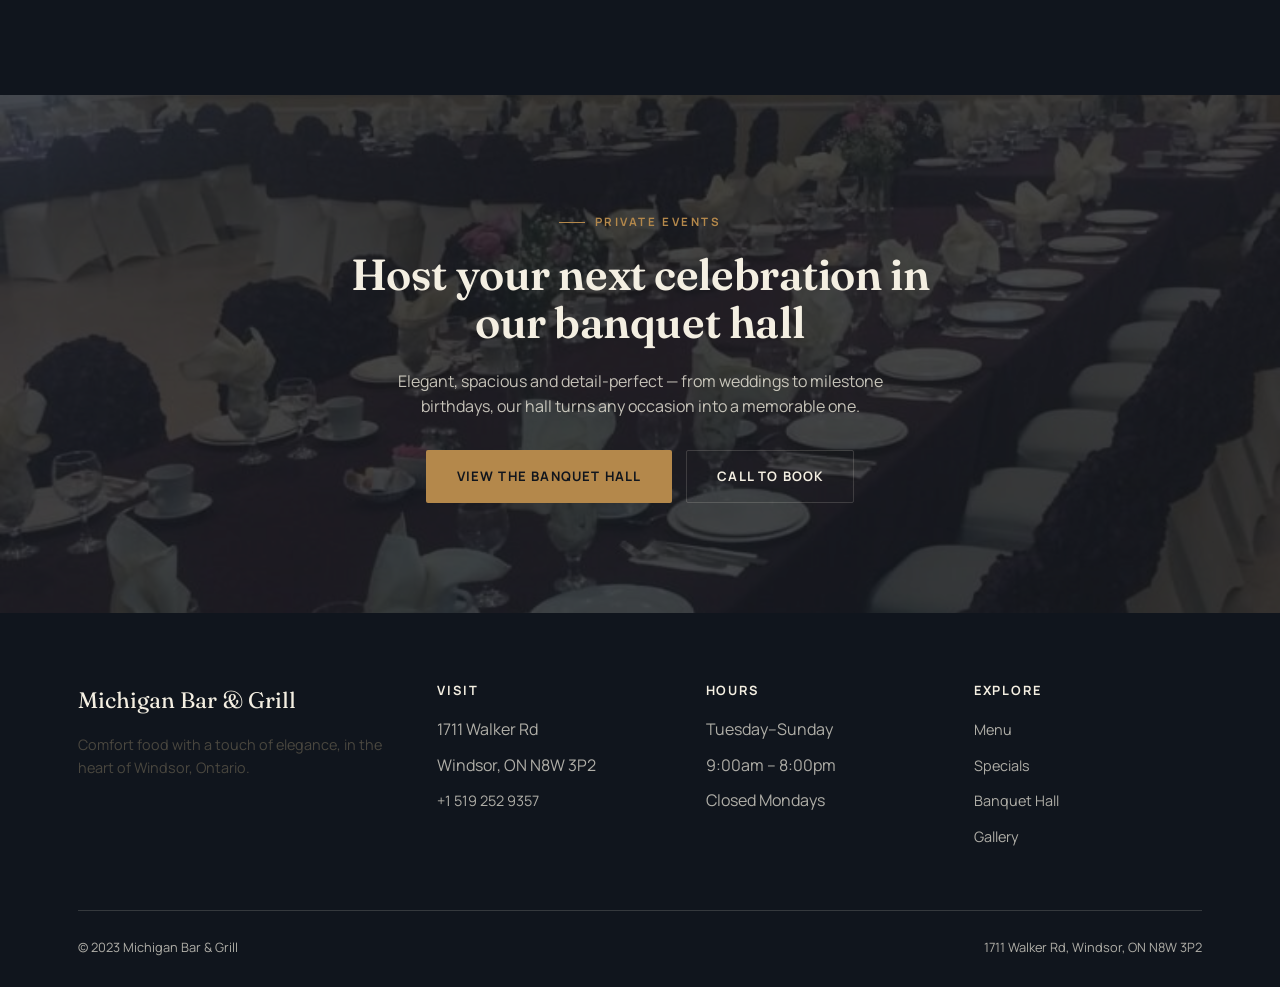
==== commit 258caeb9: "Remove AI chat from the restaurant website" ====
--- a/index.html
+++ b/index.html
@@ -235,6 +235,5 @@
 
 <script src="js/cart.js"></script>
 <script src="js/main.js"></script>
-<script src="js/chat-widget.js"></script>
 </body>
 </html>
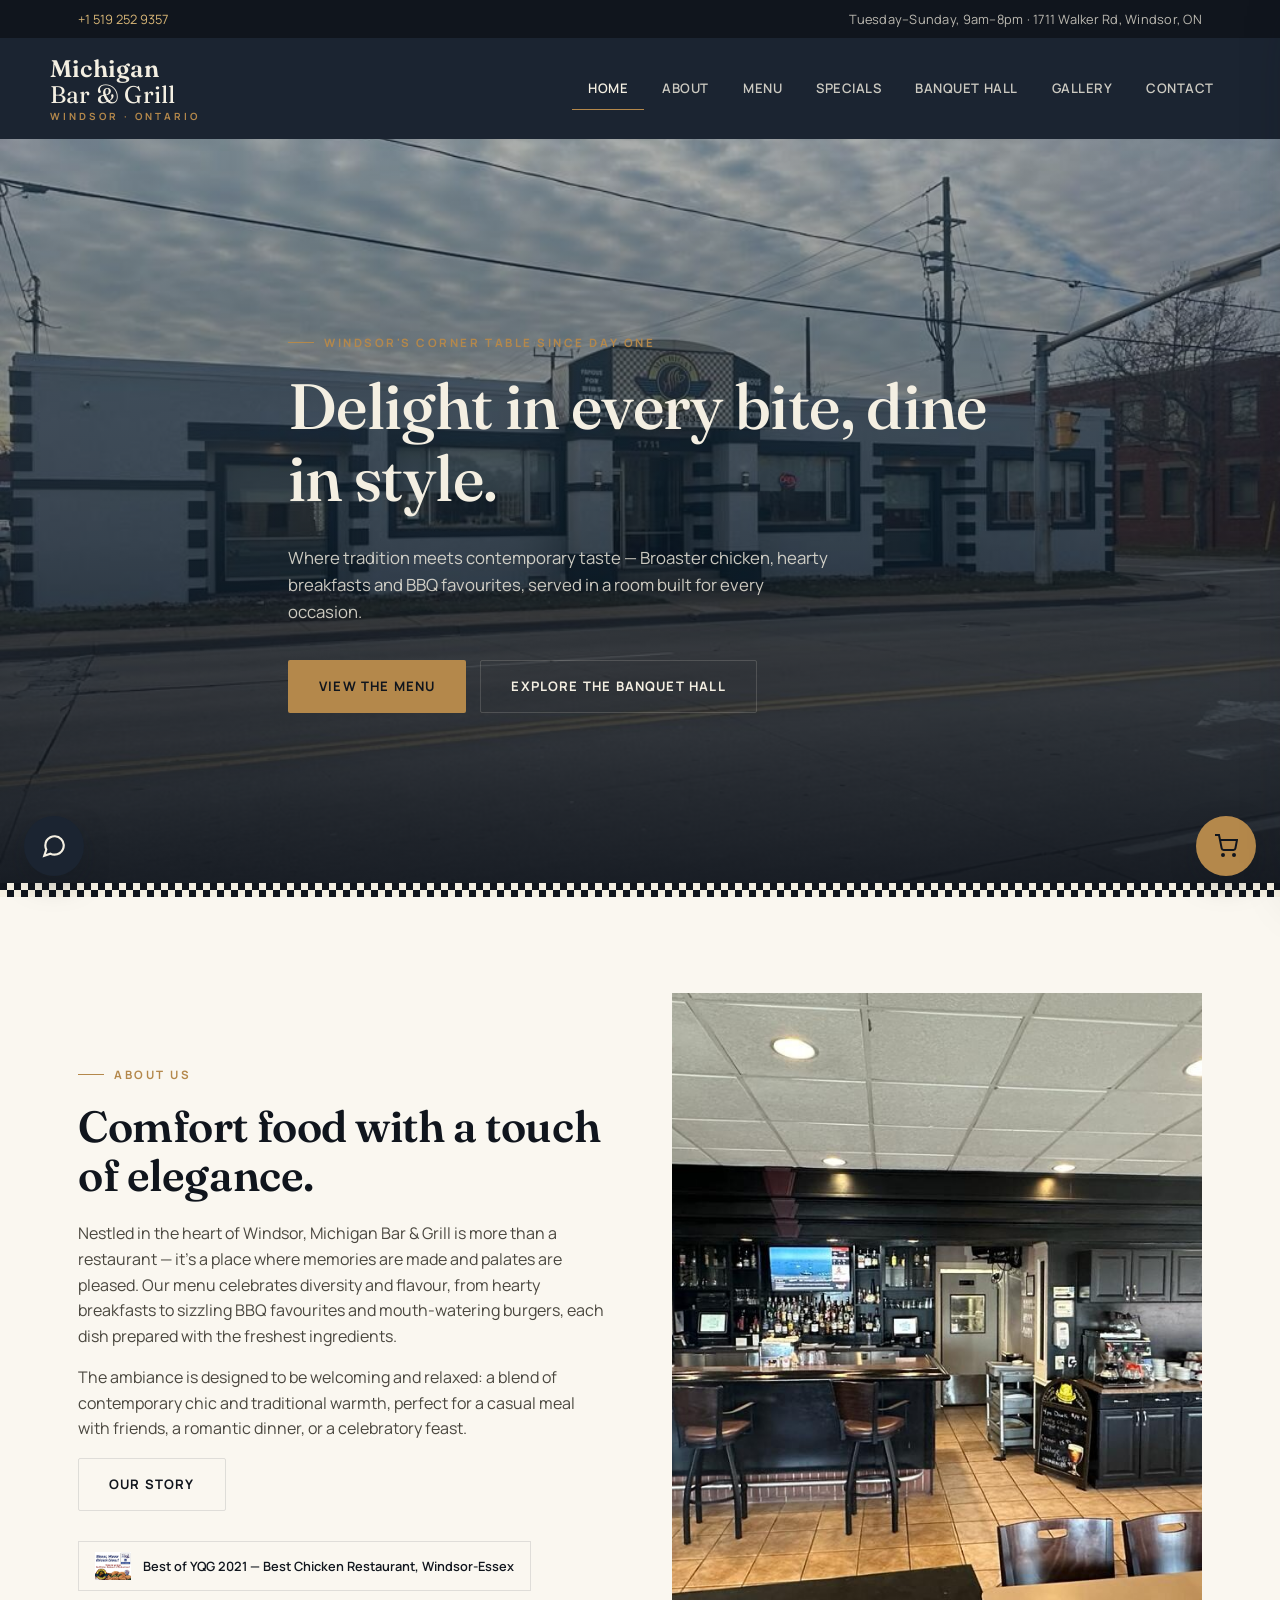
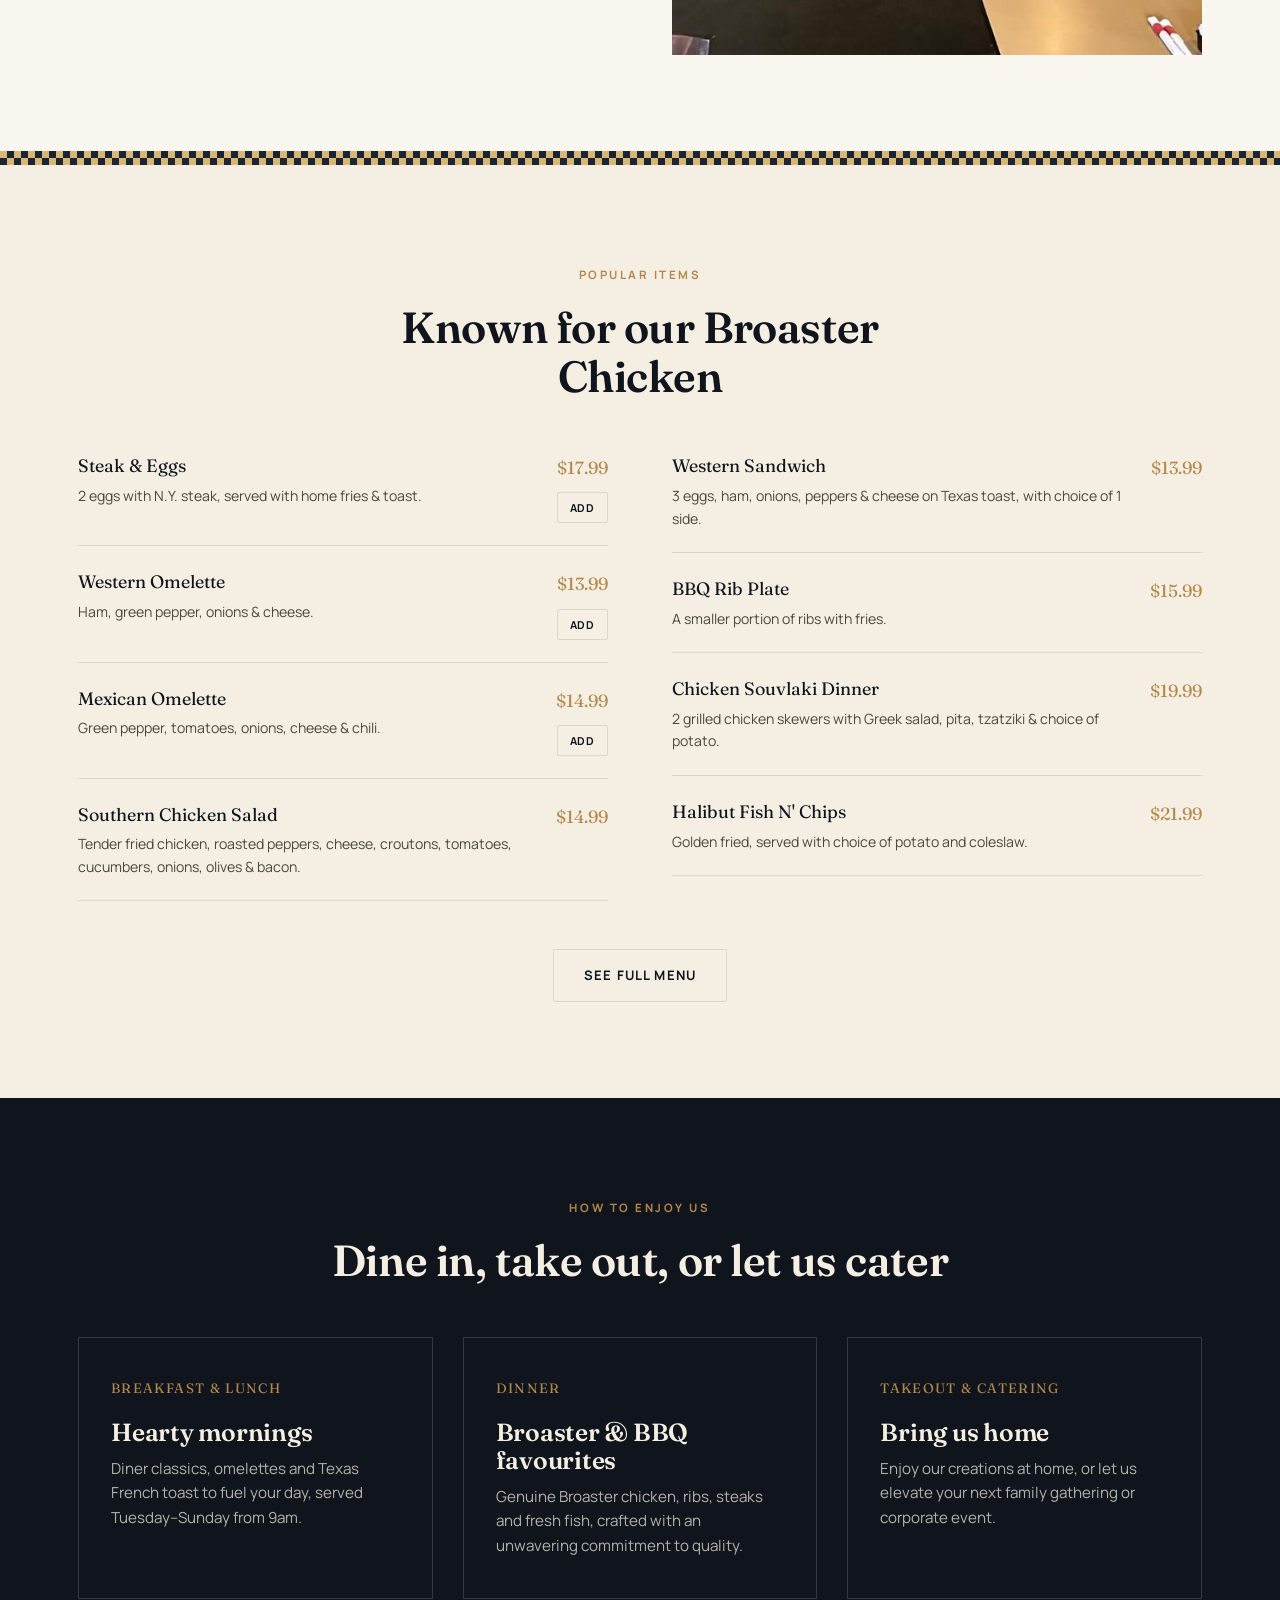
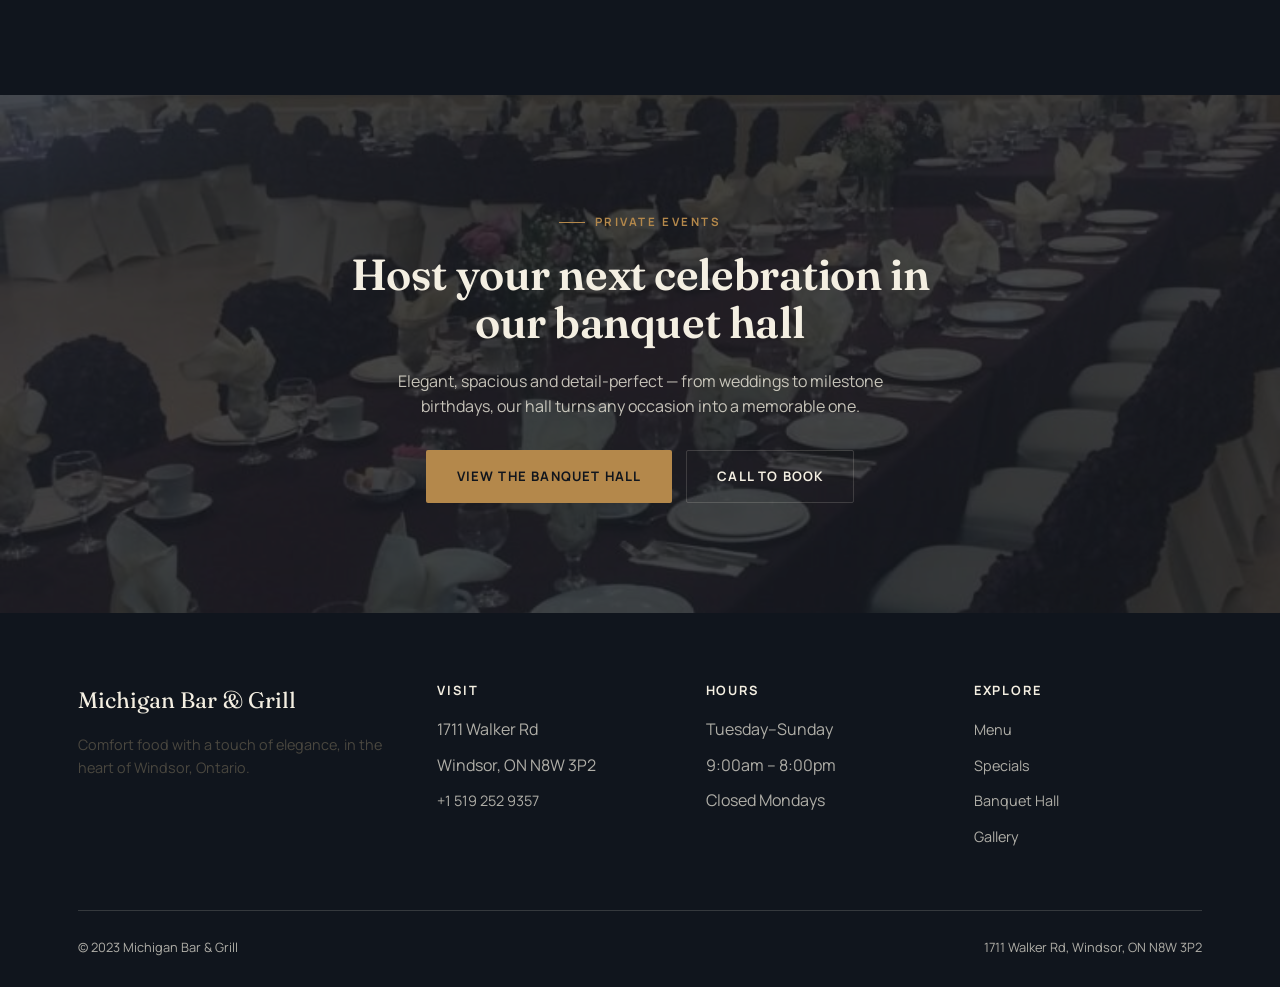
==== commit 43f4e780: "Restore the AI widget and remove the inline consent checkbox" ====
--- a/index.html
+++ b/index.html
@@ -235,5 +235,6 @@
 
 <script src="js/cart.js"></script>
 <script src="js/main.js"></script>
+<script src="js/chat-widget.js"></script>
 </body>
 </html>
